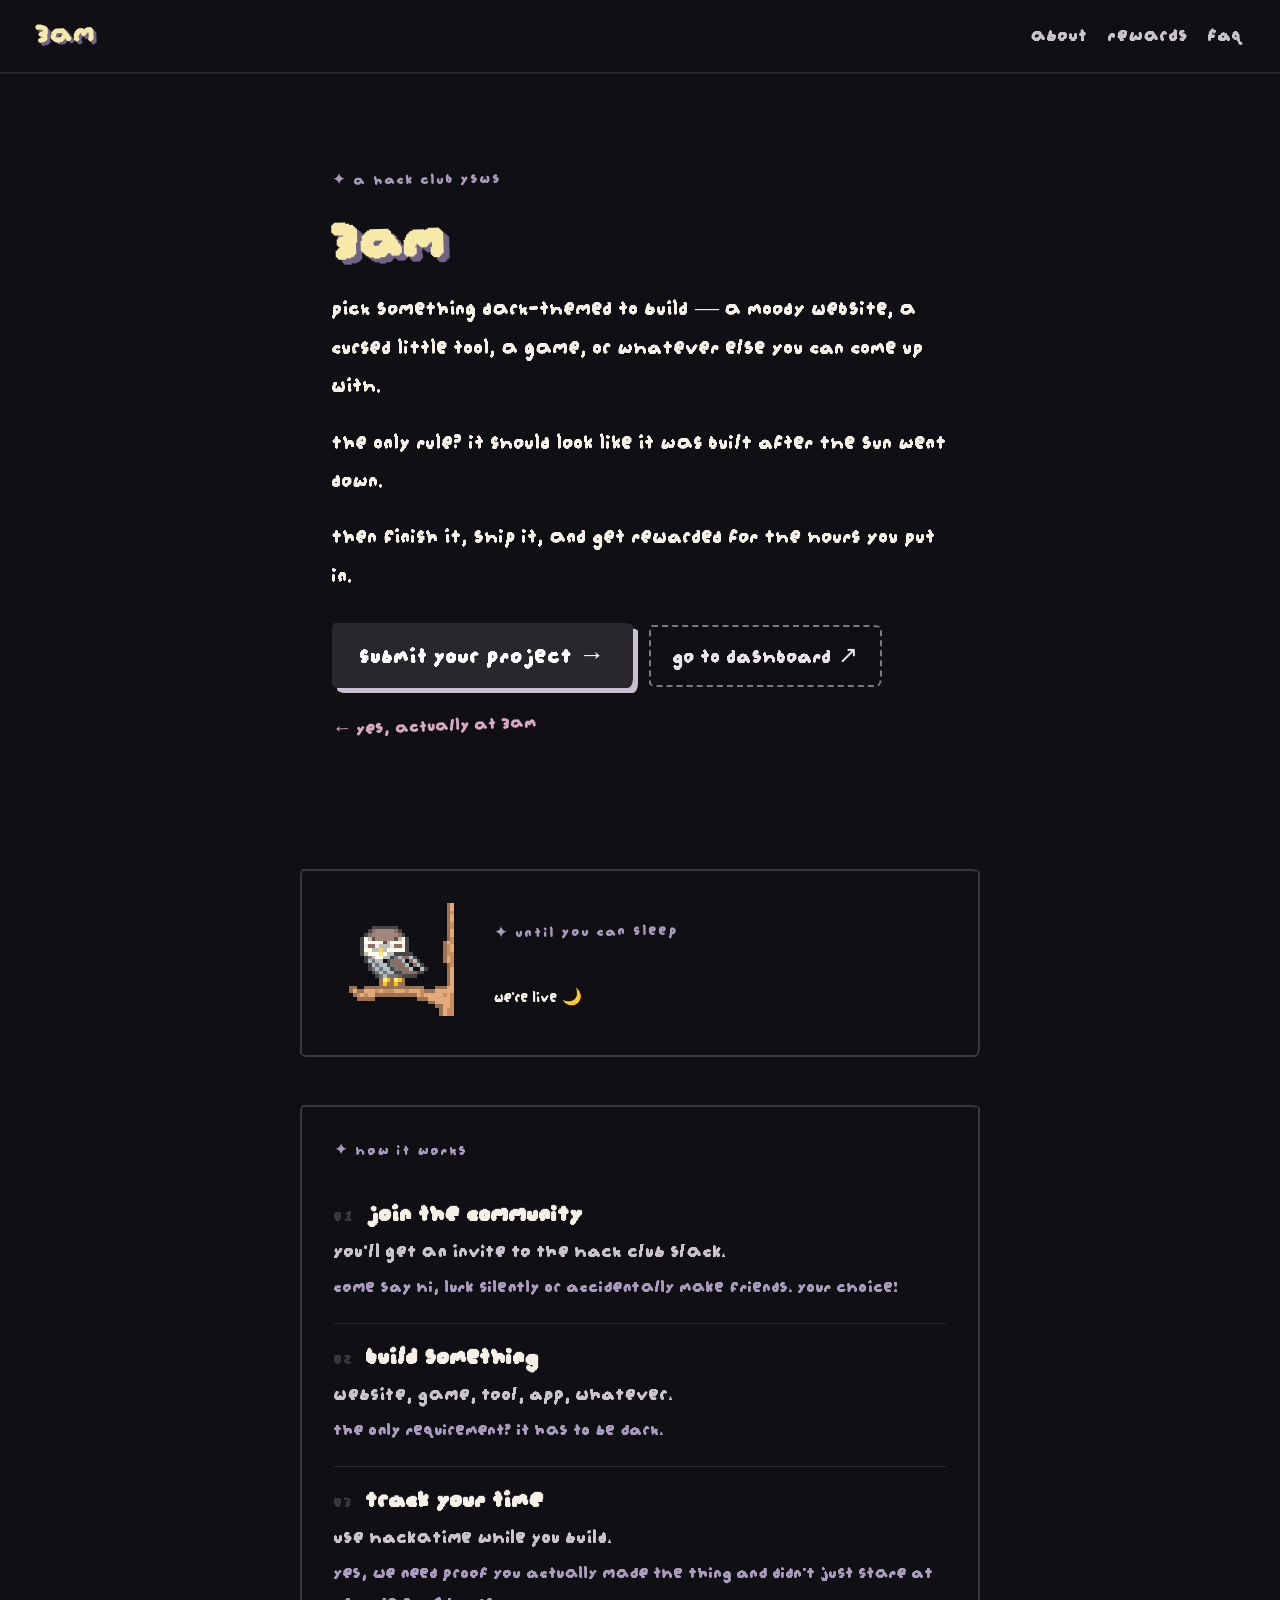
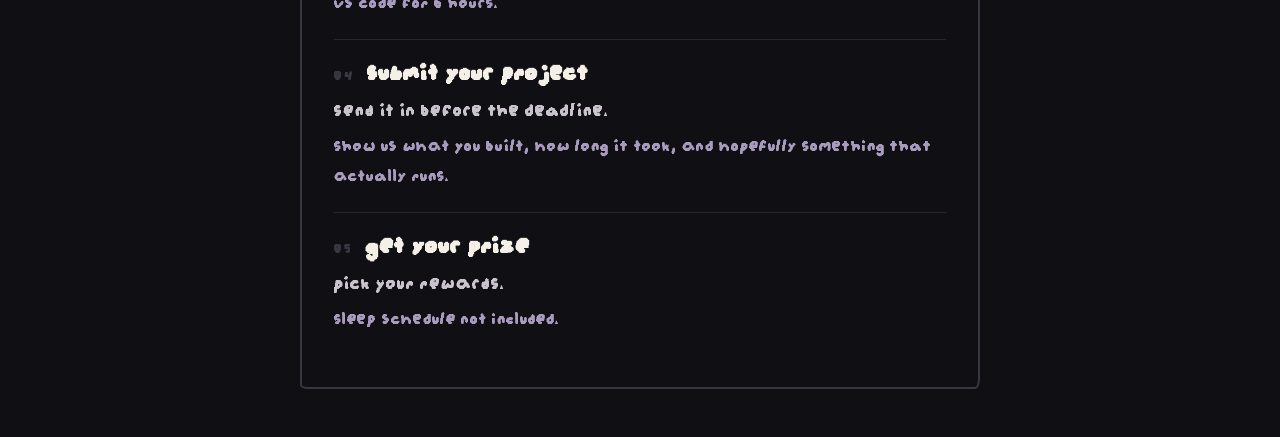
==== index.html @ 50b33143 "Added the steps" ====
<!DOCTYPE html>
<html lang="en">
    <head>
        <meta charset="UTF-8">
        <meta name="viewport" content="width=device-width, initial-scale=1.0">
        <title>3AM - YSWS</title>
        <link rel="stylesheet" href="style.css">
    </head>
    <body>
        <nav class="navbar">
            <a href="#" class="logo">
                3AM<span></span>
            </a>
            <div class="nav-links">
                <a href="#about">about</a>
                <a href="#rewards">rewards</a>
                <a href="#faq">faq</a>
            </div>
        </nav>

        <section class="hero">
            <div class="hero-inner">
                <span class="section-label">✦ a hack club ysws</span>
                <h1>3am</h1>
                <p class="big-copy">Pick something dark-themed to build — a moody website, a cursed little tool, a game, or whatever else you can come up with.

                <p class="big-copy">The only rule? It should look like it was built after the sun went down.</p>

                <p class="big-copy">Then finish it, ship it, and get rewarded for the hours you put in.</p>
                <div class="hero-buttons">
                    <a href="#submit" class="button">submit your project →</a>
                    <a href="/dashboard" class="dashboard-button">go to dashboard ↗</a>
                </div>
                <span class="hand-note scribble">← yes, actually at 3am</span>
            </div>
        </section>

        <div class="launch-box">
            <img src="owl.png" class="owl">
            <div class="launch-right">
                <p class="section-label">✦ until you can sleep</p>
                <div class="countdown">
                    <div class="countdown-unit">
                        <span id="days">00</span>
                        <label>days</label>
                    </div>
                    <div class="countdown-unit">
                        <span id="hours">00</span>
                        <label>hours</label>
                    </div>
                    <div class="countdown-unit">
                        <span id="minutes">00</span>
                        <label>minutes</label>
                    </div>
                    <div class="countdown-unit">
                        <span id="seconds">00</span>
                        <label>seconds</label>
                    </div>
                </div>
            </div>
            <script>
                const target = new Date('2026-08-24T23:59:59-05:00');
                function tick() {
                    const diff = target - Date.now();
                    if (diff <= 0) {
                        document.querySelector('.countdown').innerHTML = '<p>we\'re live 🌙</p>';
                        return;
                    }
                    const d = Math.floor(diff / 86400000);
                    const h = Math.floor((diff % 86400000) / 3600000);
                    const m = Math.floor((diff % 3600000) / 60000);
                    const s = Math.floor((diff % 60000) / 1000);
                    document.getElementById('days').textContent    = String(d).padStart(2, '0');
                    document.getElementById('hours').textContent   = String(h).padStart(2, '0');
                    document.getElementById('minutes').textContent = String(m).padStart(2, '0');
                    document.getElementById('seconds').textContent = String(s).padStart(2, '0');
                }
                tick();
                setInterval(tick, 1000);
            </script>
        </div>
        <section class="section" id="about">
            <span class="section-label">✦ how it works</span>
            <div class="steps">
                <div class="step">
                    <div class="step-body">
                        <div class="step-title">
                            <span class="step-num">01</span>
                            <h3>join the community</h3>
                        </div>
                        <p>you'll get an invite to the Hack Club Slack.</p>
                        <p class="hand-note">come say hi, lurk silently or accidentally make friends. your choice!</p>
                    </div>
                </div>

                <div class="step">
                    <div class="step-body">
                        <div class="step-title">
                            <span class="step-num">02</span>
                            <h3>build something</h3>
                        </div>
                        <p>website, game, tool, app, whatever.</p>
                        <p class="hand-note">the only requirement? it has to be dark.</p>
                    </div>
                </div>

                <div class="step">
                    <div class="step-body">
                        <div class="step-title">
                            <span class="step-num">03</span>
                            <h3>track your time</h3>
                        </div>
                        <p>use Hackatime while you build.</p>
                        <p class="hand-note">yes, we need proof you actually made the thing and didn't just stare at VS Code for 6 hours.</p>
                    </div>
                </div>

                <div class="step">
                    <div class="step-body">
                        <div class="step-title">
                            <span class="step-num">04</span>
                            <h3>submit your project</h3>
                        </div>
                        <p>send it in before the deadline.</p>
                        <p class="hand-note">show us what you built, how long it took, and hopefully something that actually runs.</p>
                    </div>
                </div>

                <div class="step">
                    <div class="step-body">
                        <div class="step-title">
                            <span class="step-num">05</span>
                            <h3>get your prize</h3>
                        </div>
                        <p>pick your rewards.</p>
                        <p class="hand-note">sleep schedule not included.</p>
                    </div>
                </div>
            </div>
        </section>
    </body>
</html>
---- style.css ----
@font-face {
    font-family: "Augie";
    src: url("./fonts/augiepixel.ttf") format("truetype");
}

* {
    font-family: "Augie", cursive;
    box-sizing: border-box
}

body {
    margin: 0;
    background: #101014;
    color: #f4f0e8;
}

.navbar {
    display: flex;
    align-items: center;
    gap: 24px;
    padding: 18px 36px;
    border-bottom: 2px solid #29272b;
}

.logo {
    font-size: 34px;
    color: #f7e9a8;
    text-decoration: none;
    text-shadow: 3px 3px 0 #6f6387;
    transform: rotate(-2deg);
    display: inline-block;
}

.nav-links {
    display: flex;
    gap: 20px;
    margin-left: auto;
}

.nav-links a {
    color: #c8c3cc;
    text-decoration: none;
    font-size: 22px;
}

.nav-links a:hover {
    color: #f7e9a8;
    text-decoration: underline;
    text-decoration-style: wavy;
}

.hero-inner {
    max-width: 680px;
    margin: 0 auto;
    padding: 90px 32px;
    display: flex;
    flex-direction: column;
    gap: 18px;
}

.hero-buttons {
    display: flex;
    gap: 16px;
    align-items: center;
    flex-wrap: wrap;
    margin-top: 8px;
}

.section {
    max-width: 680px;
    margin:48px auto;
    padding: 32px;
    border: 2px solid #393642;
    border-radius: 3px 10px 5px 8px / 8px 3px 10px 4px;
}

.section-label {
    color: #a89bbd;
    font-size: 17px;
    letter-spacing: 2px;
    transform: rotate(-1deg);
}

h1 {
    color: #f7e9a8;
    font-size: 64px;
    line-height: 1.1;
    margin: 0;
    text-shadow: 5px 5px 0 #6f6387;
    transform: rotate(-1.5deg);
    display: inline-block;
}

h2 span {
    color: #d6b8dc;
    text-decoration: underline;
    text-decoration-style: wavy;
    text-underline-offset: 4px;
}

.big-copy {
    color: #f4f0e8 !important;
    font-size: 24px;
    line-height: 1.6;
    margin: 0;
}

.about-copy p {
    color: #c8c3cc;
    line-height: 1.8
}

.hand-note,
.scribble {
    color: #d7a9c5;
    font-size: 20px;
    transform: rotate(-2deg);
    display: inline-block;
}
.button {
    display: inline-block;
    padding: 14px 25px;
    background: #29272b;
    color: white;
    border: 3px solid #29272b;
    border-radius: 3px 10px 5px 8px / 8px 3px 10px 4px;
    font-size: 26px;
    text-decoration: none;
    box-shadow: 5px 5px 0 #c8bfd0;
    transition: .2s ease;
}

.button:hover {
    transform: rotate(2deg) traslateY(-4px);
    box-shadow: 7px 7px 0 #c8bfd0;
}

.dashboard-button {
    display: inline-block;

    padding: 14px 22px;

    border: 2px dashed #81768f;
    border-radius: 3px 10px 5px 8px / 8px 3px 10px 4px;

    color: #e8e2ed;
    font-size: 24px;

    text-decoration: none;

    transition: .2s ease;
}

.dashboard-button:hover {
    background: #29243d;
    border-style: solid;
    transform: rotate(-1deg) translateY(-3px);
}

.launch-box {
    display: flex;
    flex-direction: row;
    align-items: center;
    gap: 40px;
    max-width: 680px;
    margin: 48px auto;
    padding: 32px;
    border: 2px solid #393642;
    border-radius: 3px 10px 5px 8px / 8px 3px 10px 4px;
}

.owl {
    width: 120px;
    image-rendering: pixelated;
    flex-shrink: 0;
}

.launch-right {
    display: flex;
    flex-direction: column;
    gap: 12px;
}

.countdown {
    display: flex;
    gap: 24px;
}

.countdown-unit {
    display: flex;
    flex-direction: column;
    align-items: center;
    gap: 4px;
}

.countdown-unit span {
    font-size: 52px;
    color: #f7e9a8;
    text-shadow: 4px 4px 0 #6f6387;
    line-height: 1;
}

.countdown-unit label {
    font-size: 16px;
    color: #a89bbd;
    letter-spacing: 2px;
}

.steps {
    display: flex;
    flex-direction: column;
    margin-top: 20px;
}

.step {
    display: flex;
    gap: 20px;
    padding: 20px 0;
    border-bottom: 1px solid #29272b;
}

.step:last-child {
    border-bottom: none;
}

.step-num {
    font-size: 18px;
    color: #393642;
    letter-spacing: 2px;
    padding-top: 4px;
    flex-shrink: 0;
}

.step-title {
    display: flex;
    align-items: baseline;
    gap: 12px;
    margin-bottom: 6px;
}

.step-title h3 {
    margin: 0;
    font-size: 28px;
    color: #f4f0e8;
}

.step-body p {
    margin: 0;
    font-size: 22px;
    color: #c8c3cc;
    line-height: 1.5;
}

.step-body .hand-note {
    font-size: 20px;
    color: #a89bbd;
    transform: none;
    display: block;
    margin-top: 4px;
}
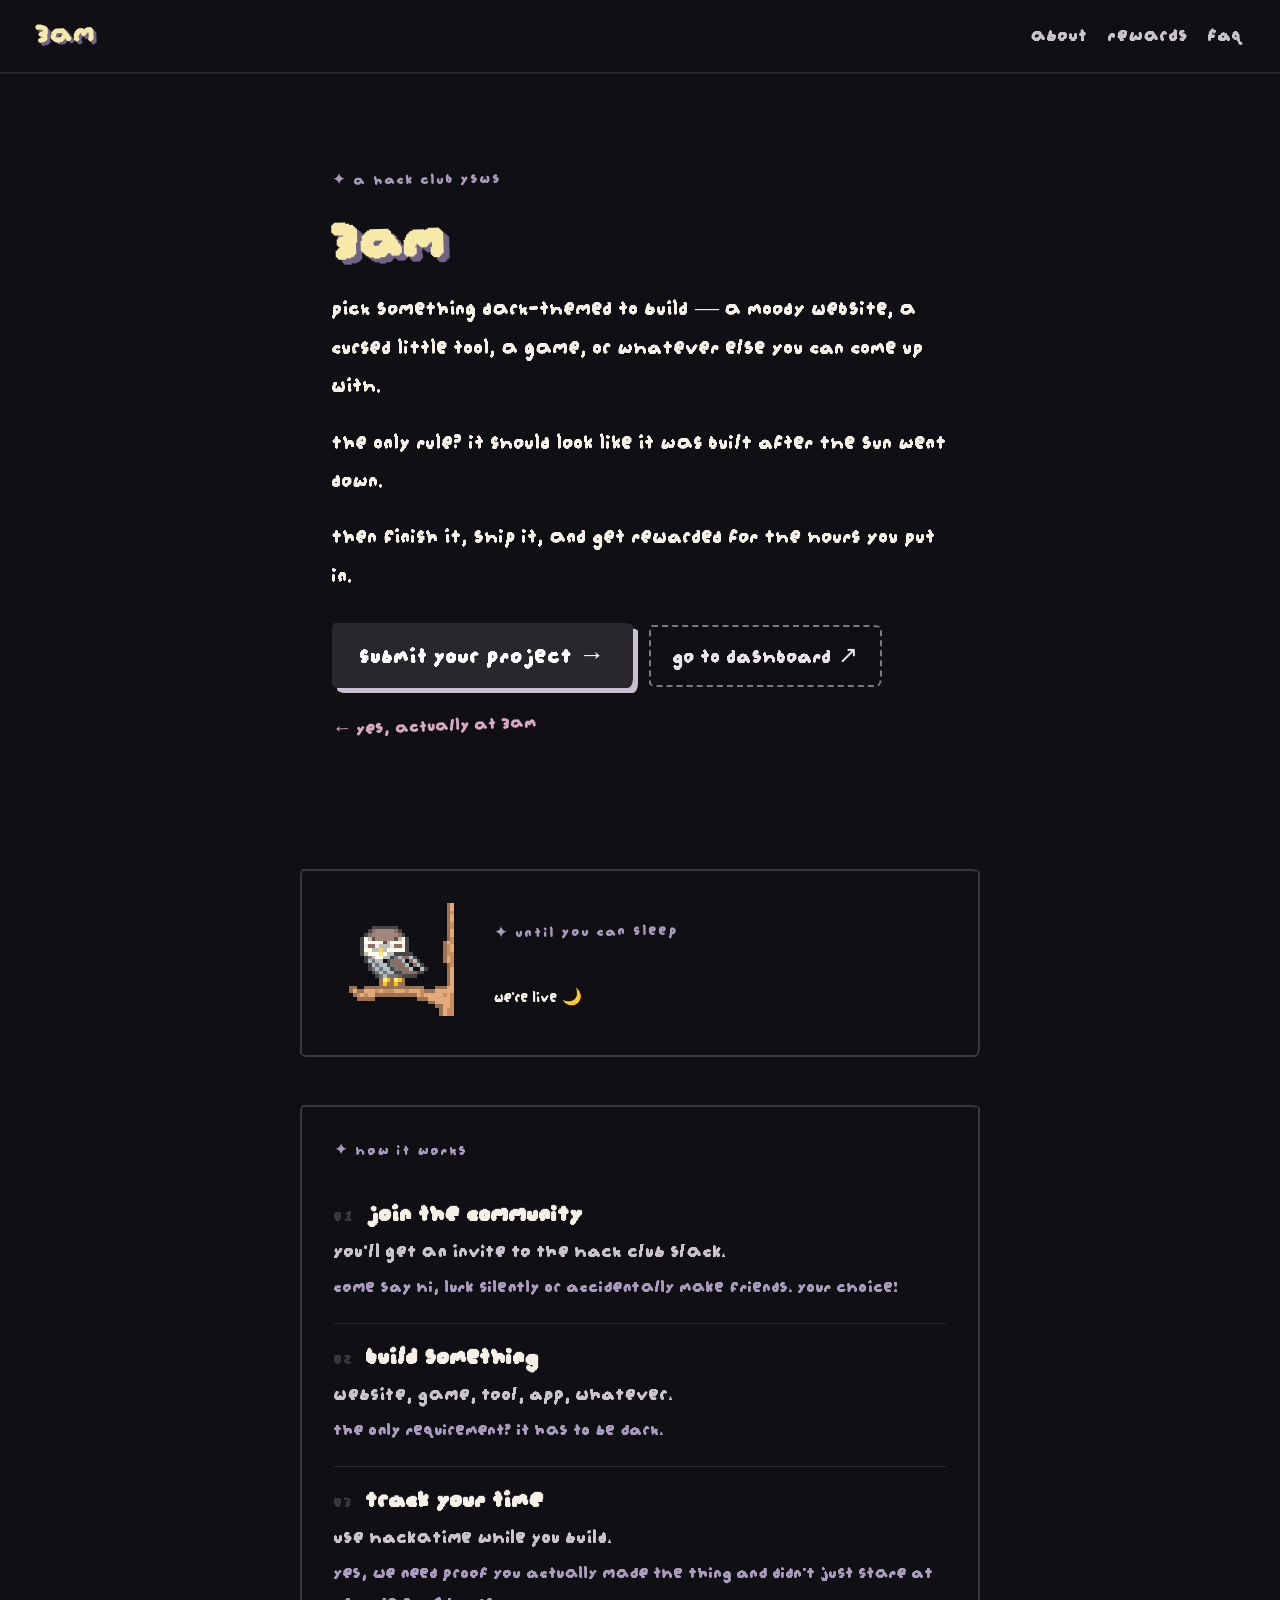
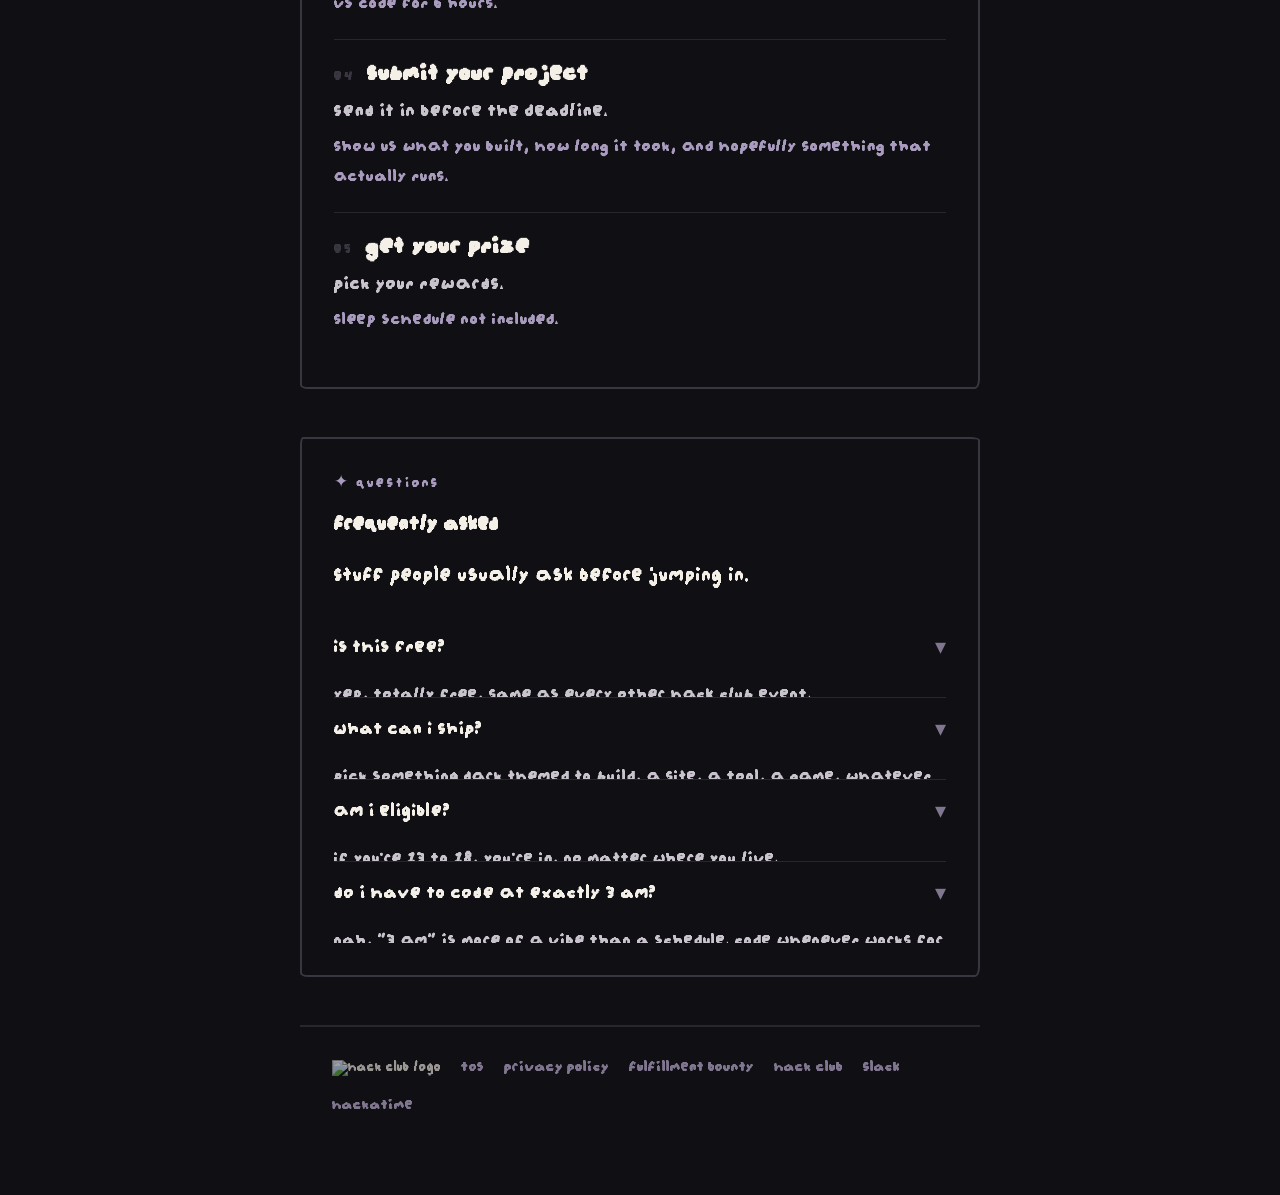
==== commit 1bf9d856: "Added footer and faq and finished the styling" ====
--- a/index.html
+++ b/index.html
@@ -58,26 +58,6 @@
                     </div>
                 </div>
             </div>
-            <script>
-                const target = new Date('2026-08-24T23:59:59-05:00');
-                function tick() {
-                    const diff = target - Date.now();
-                    if (diff <= 0) {
-                        document.querySelector('.countdown').innerHTML = '<p>we\'re live 🌙</p>';
-                        return;
-                    }
-                    const d = Math.floor(diff / 86400000);
-                    const h = Math.floor((diff % 86400000) / 3600000);
-                    const m = Math.floor((diff % 3600000) / 60000);
-                    const s = Math.floor((diff % 60000) / 1000);
-                    document.getElementById('days').textContent    = String(d).padStart(2, '0');
-                    document.getElementById('hours').textContent   = String(h).padStart(2, '0');
-                    document.getElementById('minutes').textContent = String(m).padStart(2, '0');
-                    document.getElementById('seconds').textContent = String(s).padStart(2, '0');
-                }
-                tick();
-                setInterval(tick, 1000);
-            </script>
         </div>
         <section class="section" id="about">
             <span class="section-label">✦ how it works</span>
@@ -138,5 +118,41 @@
                 </div>
             </div>
         </section>
+
+        <section class="section" id="faq">
+            <span class="section-label">✦ questions</span>
+            <h2>frequently asked</h2>
+            <p class="big-copy">stuff people usually ask before jumping in.</p>
+
+            <div class="faq-list">
+                <div class="faq-item">
+                    <button class="faq-q" data-faq>is this free?<span class="faq-chevron">▾</span></button>
+                    <div class="faq-a"><div class="faq-a-inner">yep, totally free, same as every other Hack Club event.</div></div>
+            </div>
+            <div class="faq-item">
+                <button class="faq-q" data-faq>what can I ship?<span class="faq-chevron">▾</span></button>
+                <div class="faq-a"><div class="faq-a-inner">Pick something dark themed to build, a site, a tool, a game, whatever you're into. Hardware works too, and get real rewards for actually finishing it.</div></div>
+            </div>
+            <div class="faq-item">
+                <button class="faq-q" data-faq>Am I eligible?<span class="faq-chevron">▾</span></button>
+                <div class="faq-a"><div class="faq-a-inner">If you're 13 to 18, you're in, no matter where you live.</div></div>
+            </div>
+            <div class="faq-item">
+                <button class="faq-q" data-faq>Do I have to code at exactly 3 AM?<span class="faq-chevron">▾</span></button>
+                <div class="faq-a"><div class="faq-a-inner">Nah, "3 AM" is more of a vibe than a schedule. Code whenever works for you during the event.</div></div>
+            </div>
+        </section>
+    <footer>
+        <ul>
+            <li><img src="https://cdn.hackclub.com/019d730b-a931-785f-a435-c0b3eba933ce/puQ5T1DQN2FkLKxkse1UyxSH_MfbowlTpN71hRGDrvo" alt="Hack Club Logo" /></li>
+            <li><a href="https://hackclub.com/privacy-and-terms#hack-club-standard-terms-and-conditions" target="_blank" rel="noopener noreferrer">TOS</a></li>
+            <li><a href="https://hackclub.com/privacy-and-terms#hack-club-privacy-notice" target="_blank" rel="noopener noreferrer">Privacy Policy</a></li>
+            <li><a href="https://forms.hackclub.com/bounty" target="_blank" rel="noopener noreferrer">Fulfillment Bounty</a></li>
+            <li><a href="https://hackclub.com" target="_blank">Hack Club</a></li>
+            <li><a href="https://hackclub.slack.com/app_redirect?channel=3am" target="_blank" rel="noopener noreferrer">Slack</a></li>
+            <li><a href="https://hackatime.hackclub.com" target="_blank">Hackatime</a></li>
+      </ul>
+    </footer>
+    <script src="script.js"></script>
     </body>
 </html>
--- a/style.css
+++ b/style.css
@@ -257,4 +257,97 @@
     transform: none;
     display: block;
     margin-top: 4px;
+}
+
+footer {
+    max-width: 680px;
+    margin: 48px auto;
+    padding: 32px;
+    border-top: 2px solid #29272b;
+}
+
+footer ul {
+    list-style: none;
+    margin: 0;
+    padding: 0;
+    display: flex;
+    align-items: center;
+    flex-wrap: wrap;
+    gap: 20px;
+}
+
+footer img {
+    height: 28px;
+    opacity: 0.6;
+}
+
+footer a {
+    color: #81768f;
+    text-decoration: none;
+    font-size: 18px;
+    transition: color .2s;
+}
+
+footer a:hover {
+    color: #d6b8dc;
+}
+
+.faq-list {
+    display: flex;
+    flex-direction: column;
+    margin-top: 20px;
+}
+
+.faq-item {
+    border-bottom: 1px solid #29272b;
+}
+
+.faq-item:last-child {
+    border-bottom: none;
+}
+
+.faq-q {
+    width: 100%;
+    background: none;
+    border: none;
+    color: #f4f0e8;
+    font-size: 22px;
+    font-family: "Augie", cursive;
+    text-align: left;
+    padding: 18px 0;
+    cursor: pointer;
+    display: flex;
+    justify-content: space-between;
+    align-items: center;
+}
+
+.faq-q:hover {
+    color: #f7e9a8;
+}
+
+.faq-chevron {
+    transition: transform .2s ease;
+    color: #81768f;
+}
+
+.faq-item.open .faq-chevron {
+    transform: rotate(180deg);
+}
+
+.faq-a {
+    display: grid;
+    grid-template-rows: 0fr;
+    transition: grid-template-rows .2s ease;
+}
+
+.faq-item.open .faq-a {
+    grid-template-rows: 1fr;
+}
+
+.faq-a-inner {
+    overflow: hidden;
+    font-size: 20px;
+    color: #c8c3cc;
+    line-height: 1.6;
+    padding-bottom: 18px;
 }
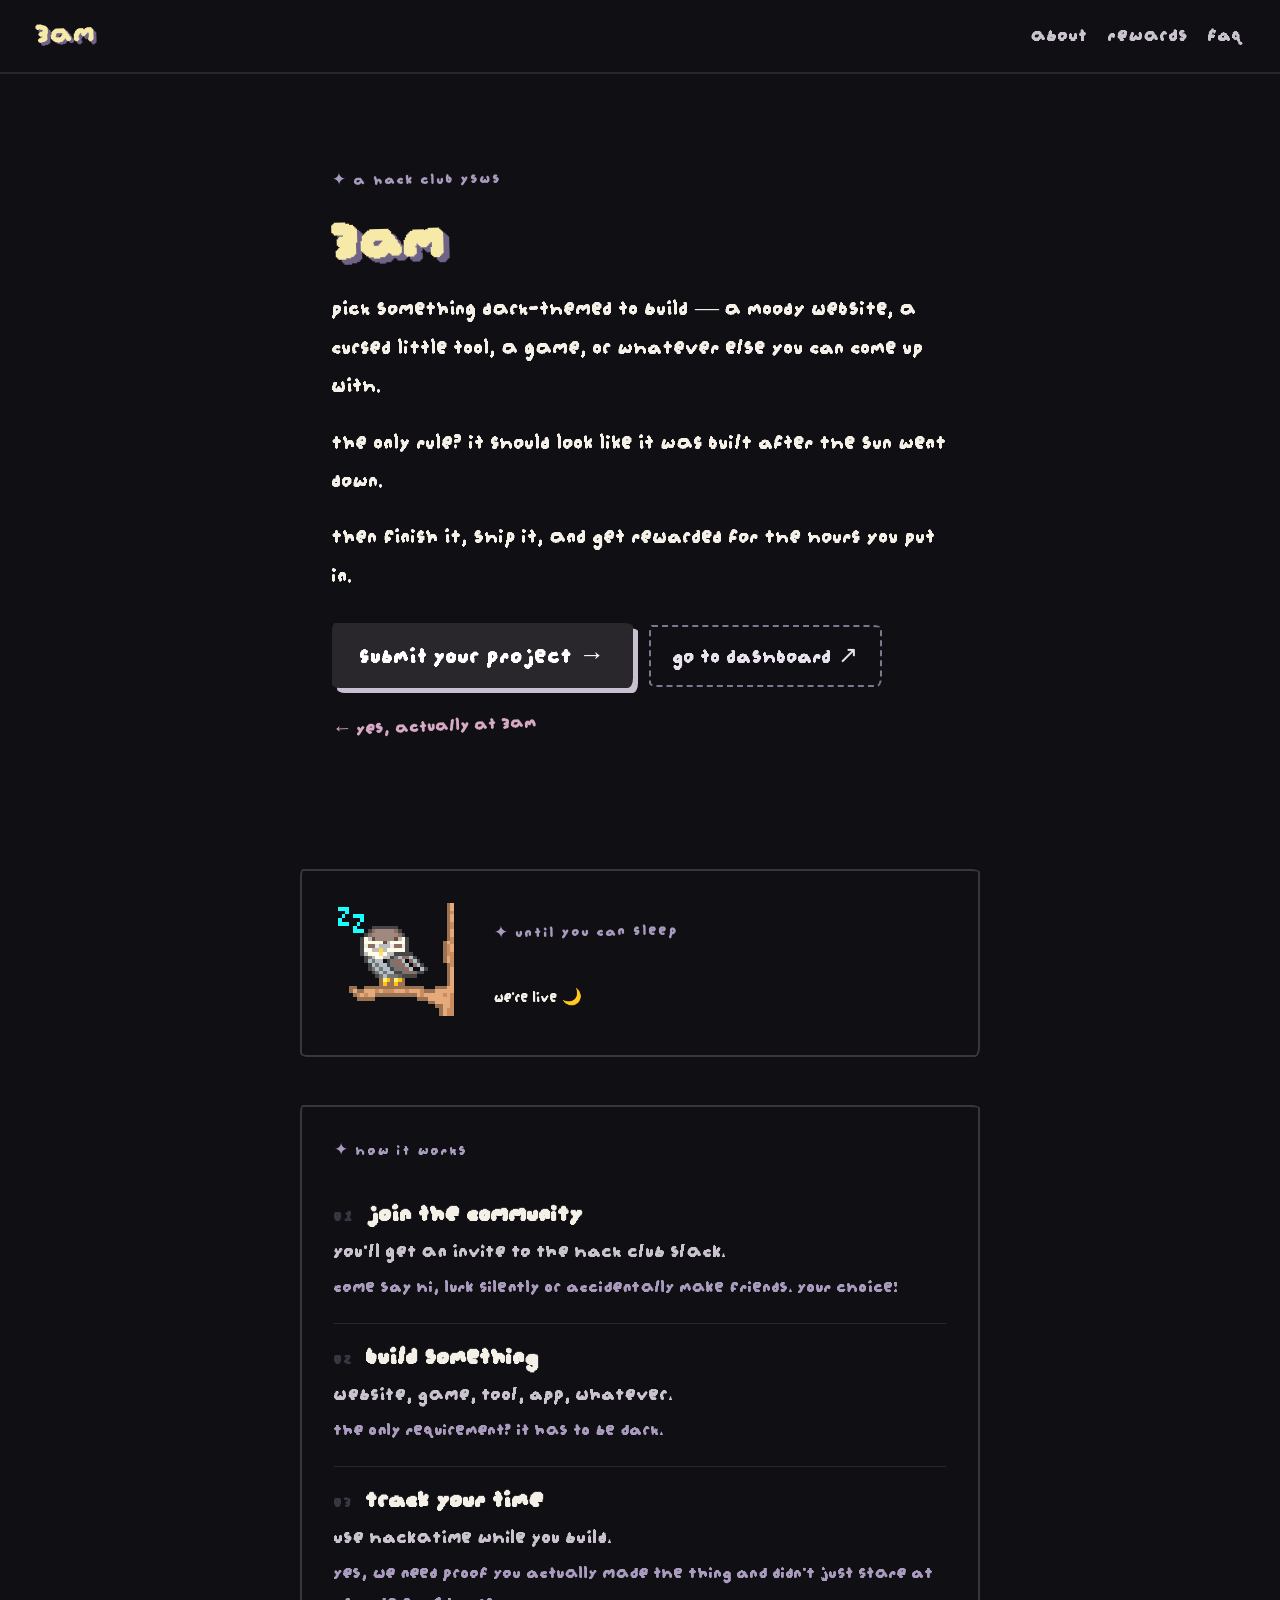
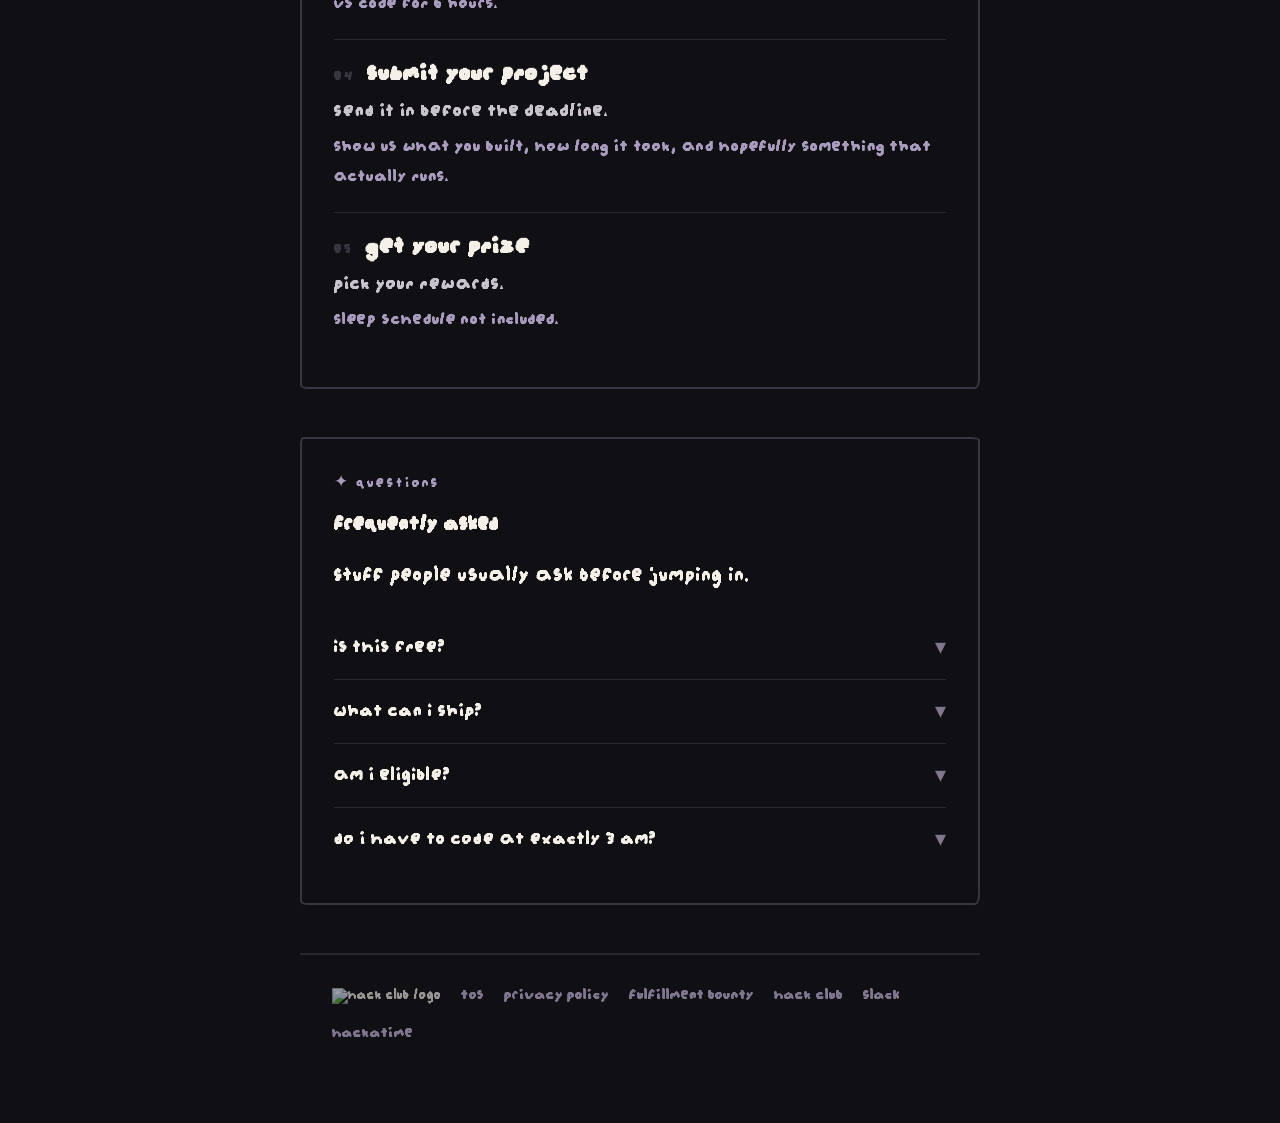
==== commit 39d41d92: "Fixed the faq bug and added a dashboard" ====
--- a/index.html
+++ b/index.html
@@ -29,7 +29,7 @@
                 <p class="big-copy">Then finish it, ship it, and get rewarded for the hours you put in.</p>
                 <div class="hero-buttons">
                     <a href="#submit" class="button">submit your project →</a>
-                    <a href="/dashboard" class="dashboard-button">go to dashboard ↗</a>
+                    <a href="dashboard.html" class="dashboard-button">go to dashboard ↗</a>
                 </div>
                 <span class="hand-note scribble">← yes, actually at 3am</span>
             </div>
@@ -128,18 +128,19 @@
                 <div class="faq-item">
                     <button class="faq-q" data-faq>is this free?<span class="faq-chevron">▾</span></button>
                     <div class="faq-a"><div class="faq-a-inner">yep, totally free, same as every other Hack Club event.</div></div>
-            </div>
-            <div class="faq-item">
-                <button class="faq-q" data-faq>what can I ship?<span class="faq-chevron">▾</span></button>
-                <div class="faq-a"><div class="faq-a-inner">Pick something dark themed to build, a site, a tool, a game, whatever you're into. Hardware works too, and get real rewards for actually finishing it.</div></div>
-            </div>
-            <div class="faq-item">
-                <button class="faq-q" data-faq>Am I eligible?<span class="faq-chevron">▾</span></button>
-                <div class="faq-a"><div class="faq-a-inner">If you're 13 to 18, you're in, no matter where you live.</div></div>
-            </div>
-            <div class="faq-item">
-                <button class="faq-q" data-faq>Do I have to code at exactly 3 AM?<span class="faq-chevron">▾</span></button>
-                <div class="faq-a"><div class="faq-a-inner">Nah, "3 AM" is more of a vibe than a schedule. Code whenever works for you during the event.</div></div>
+                </div>
+                <div class="faq-item">
+                    <button class="faq-q" data-faq>what can I ship?<span class="faq-chevron">▾</span></button>
+                    <div class="faq-a"><div class="faq-a-inner">Pick something dark themed to build, a site, a tool, a game, whatever you're into. Hardware works too, and get real rewards for actually finishing it.</div></div>
+                </div>
+                <div class="faq-item">
+                    <button class="faq-q" data-faq>Am I eligible?<span class="faq-chevron">▾</span></button>
+                    <div class="faq-a"><div class="faq-a-inner">If you're 13 to 18, you're in, no matter where you live.</div></div>
+                </div>
+                <div class="faq-item">
+                    <button class="faq-q" data-faq>Do I have to code at exactly 3 AM?<span class="faq-chevron">▾</span></button>
+                    <div class="faq-a"><div class="faq-a-inner">Nah, "3 AM" is more of a vibe than a schedule. Code whenever works for you during the event.</div></div>
+                </div>
             </div>
         </section>
     <footer>
--- a/style.css
+++ b/style.css
@@ -337,17 +337,19 @@
 .faq-a {
     display: grid;
     grid-template-rows: 0fr;
-    transition: grid-template-rows .2s ease;
+    transition: grid-template-rows .2s ease, padding .2s ease;
+    padding-bottom: 0;
 }
 
 .faq-item.open .faq-a {
     grid-template-rows: 1fr;
+    padding-bottom: 18px;
 }
 
 .faq-a-inner {
     overflow: hidden;
+    min-height: 0;
     font-size: 20px;
     color: #c8c3cc;
     line-height: 1.6;
-    padding-bottom: 18px;
 }
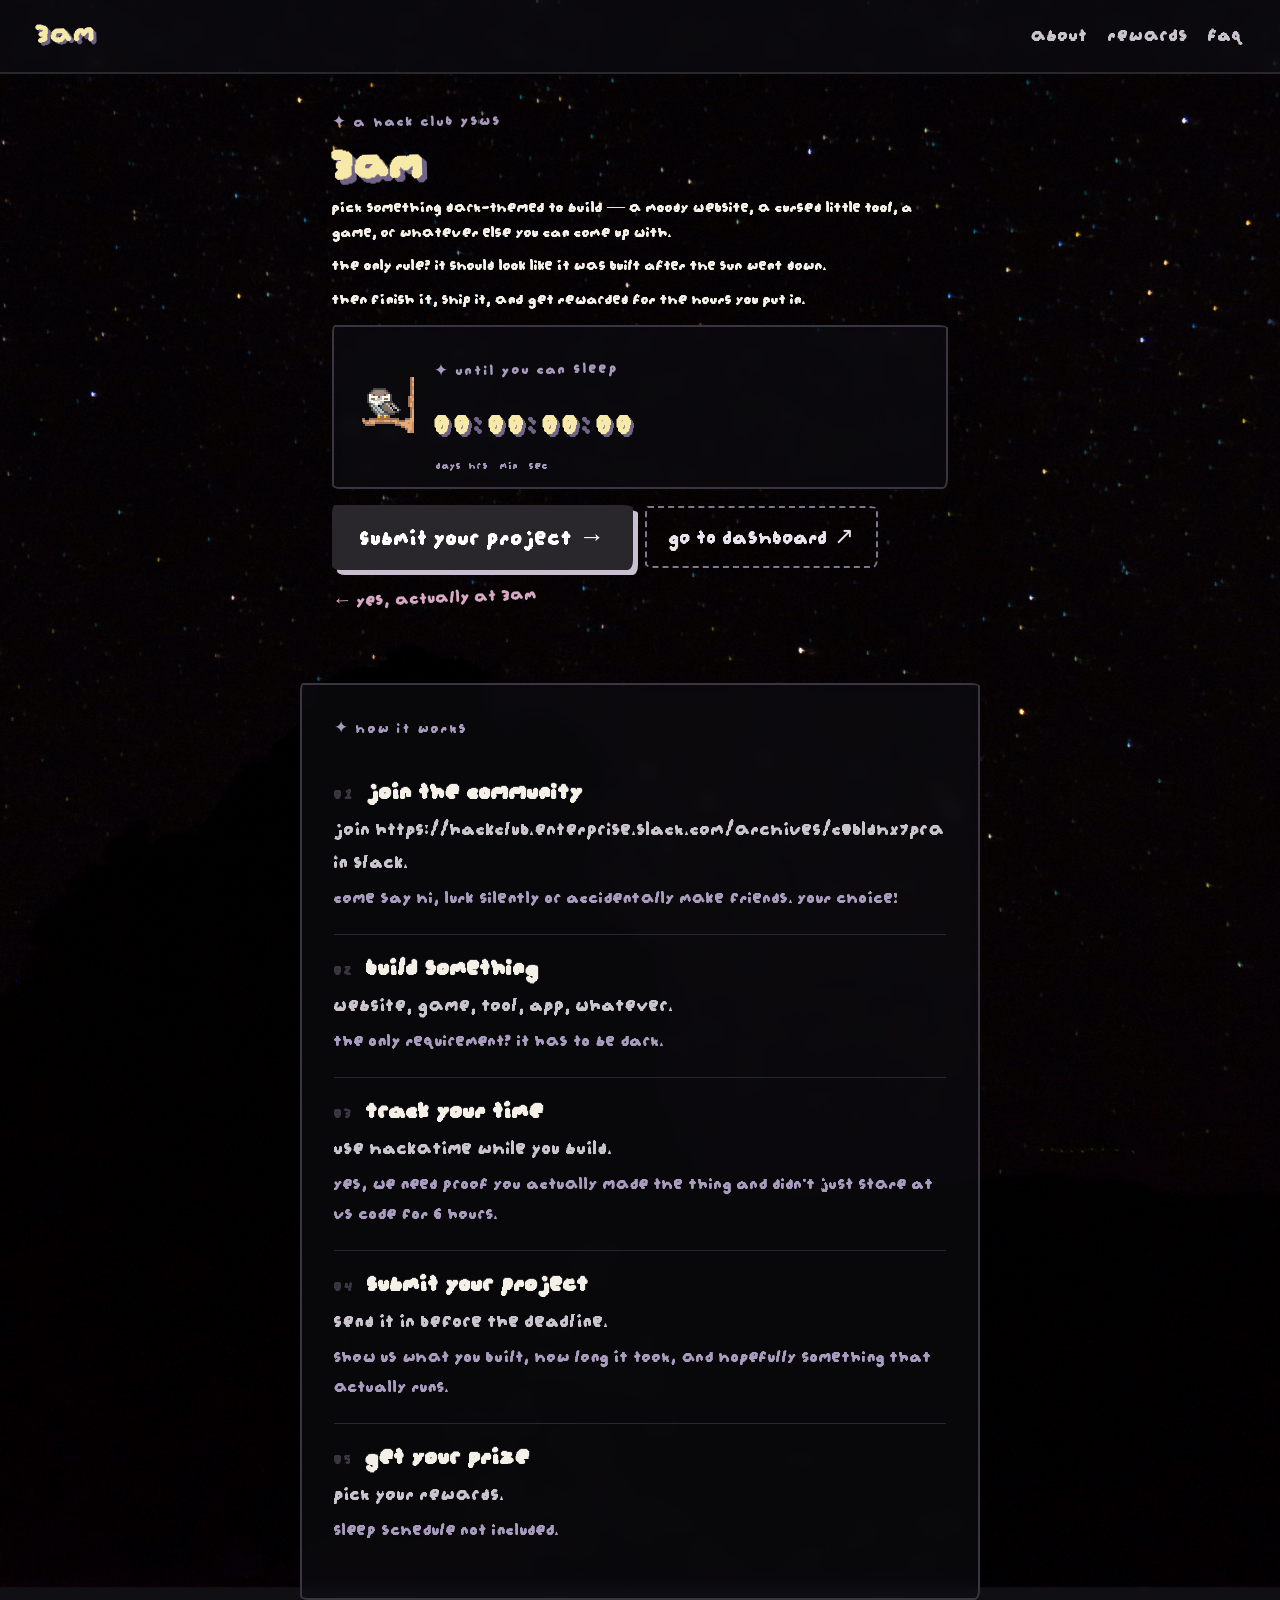
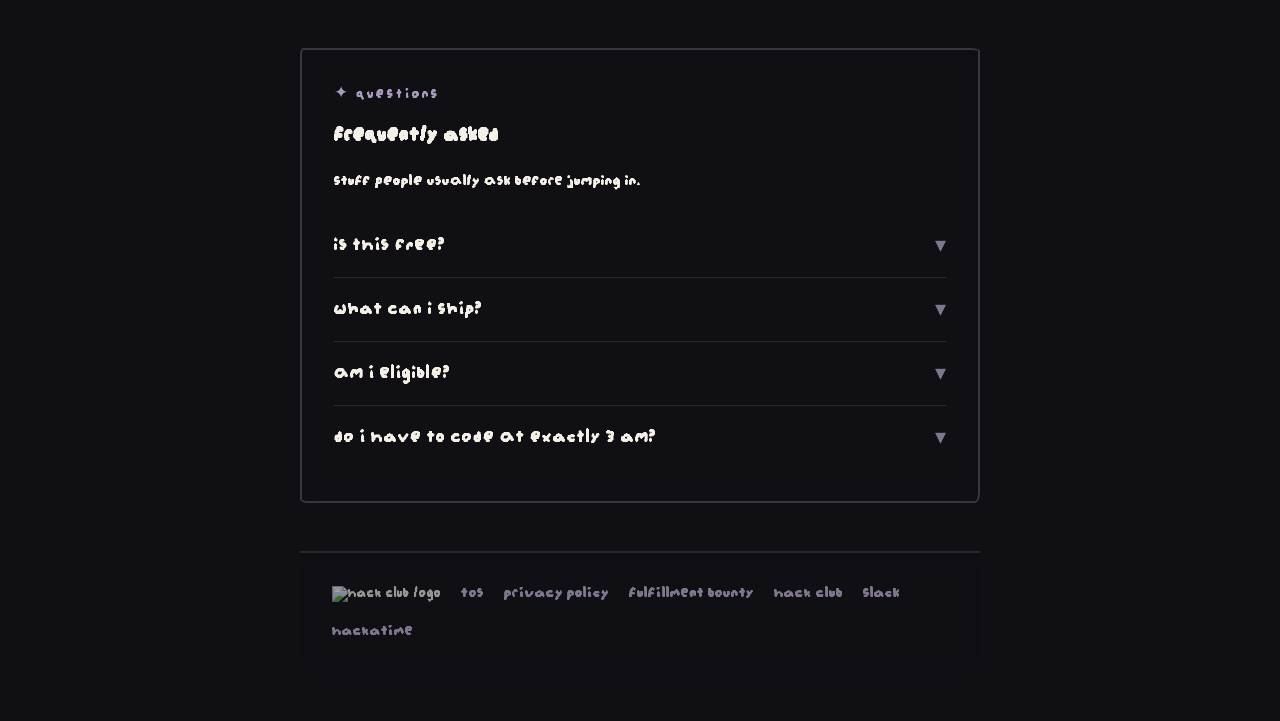
==== commit e2a9ec0b: "Fixed a lot of issues and formatting" ====
--- a/index.html
+++ b/index.html
@@ -22,11 +22,21 @@
             <div class="hero-inner">
                 <span class="section-label">✦ a hack club ysws</span>
                 <h1>3am</h1>
-                <p class="big-copy">Pick something dark-themed to build — a moody website, a cursed little tool, a game, or whatever else you can come up with.
-
+                <p class="big-copy">Pick something dark-themed to build — a moody website, a cursed little tool, a game, or whatever else you can come up with.</p>
                 <p class="big-copy">The only rule? It should look like it was built after the sun went down.</p>
-
                 <p class="big-copy">Then finish it, ship it, and get rewarded for the hours you put in.</p>
+                <div class="launch-box">
+                    <img src="assets/owl.png" class="owl">
+                    <div class="launch-right">
+                        <p class="section-label">✦ until you can sleep</p>
+                        <div class="clock-display">
+                            <span id="days">00</span><span class="clock-sep">:</span><span id="hours">00</span><span class="clock-sep">:</span><span id="minutes">00</span><span class="clock-sep">:</span><span id="seconds">00</span>
+                        </div>
+                        <div class="clock-labels">
+                            <span>days</span><span>hrs</span><span>min</span><span>sec</span>
+                        </div>
+                    </div>
+                </div>
                 <div class="hero-buttons">
                     <a href="#submit" class="button">submit your project →</a>
                     <a href="dashboard.html" class="dashboard-button">go to dashboard ↗</a>
@@ -35,30 +45,6 @@
             </div>
         </section>
 
-        <div class="launch-box">
-            <img src="owl.png" class="owl">
-            <div class="launch-right">
-                <p class="section-label">✦ until you can sleep</p>
-                <div class="countdown">
-                    <div class="countdown-unit">
-                        <span id="days">00</span>
-                        <label>days</label>
-                    </div>
-                    <div class="countdown-unit">
-                        <span id="hours">00</span>
-                        <label>hours</label>
-                    </div>
-                    <div class="countdown-unit">
-                        <span id="minutes">00</span>
-                        <label>minutes</label>
-                    </div>
-                    <div class="countdown-unit">
-                        <span id="seconds">00</span>
-                        <label>seconds</label>
-                    </div>
-                </div>
-            </div>
-        </div>
         <section class="section" id="about">
             <span class="section-label">✦ how it works</span>
             <div class="steps">
@@ -68,7 +54,7 @@
                             <span class="step-num">01</span>
                             <h3>join the community</h3>
                         </div>
-                        <p>you'll get an invite to the Hack Club Slack.</p>
+                        <p>join https://hackclub.enterprise.slack.com/archives/C0BLDHX7PRA in Slack.</p>
                         <p class="hand-note">come say hi, lurk silently or accidentally make friends. your choice!</p>
                     </div>
                 </div>
--- a/style.css
+++ b/style.css
@@ -10,7 +10,7 @@
 
 body {
     margin: 0;
-    background: #101014;
+    background: #101014 url('assets/background.jpg') center/cover no-repeat fixed;
     color: #f4f0e8;
 }
 
@@ -20,6 +20,8 @@
     gap: 24px;
     padding: 18px 36px;
     border-bottom: 2px solid #29272b;
+    background: rgba(16, 16, 20, 0.55);
+    backdrop-filter: blur(8px);
 }
 
 .logo {
@@ -52,18 +54,18 @@
 .hero-inner {
     max-width: 680px;
     margin: 0 auto;
-    padding: 90px 32px;
+    padding: 32px 32px;
     display: flex;
     flex-direction: column;
-    gap: 18px;
+    gap: 8px;
 }
 
 .hero-buttons {
     display: flex;
-    gap: 16px;
+    gap: 12px;
     align-items: center;
     flex-wrap: wrap;
-    margin-top: 8px;
+    margin-top: 4px;
 }
 
 .section {
@@ -72,6 +74,8 @@
     padding: 32px;
     border: 2px solid #393642;
     border-radius: 3px 10px 5px 8px / 8px 3px 10px 4px;
+    background: rgba(16, 16, 20, 0.55);
+    backdrop-filter: blur(8px);
 }
 
 .section-label {
@@ -83,8 +87,8 @@
 
 h1 {
     color: #f7e9a8;
-    font-size: 64px;
-    line-height: 1.1;
+    font-size: 52px;
+    line-height: 1;
     margin: 0;
     text-shadow: 5px 5px 0 #6f6387;
     transform: rotate(-1.5deg);
@@ -100,8 +104,8 @@
 
 .big-copy {
     color: #f4f0e8 !important;
-    font-size: 24px;
-    line-height: 1.6;
+    font-size: 18px;
+    line-height: 1.4;
     margin: 0;
 }
 
@@ -161,16 +165,18 @@
     display: flex;
     flex-direction: row;
     align-items: center;
-    gap: 40px;
+    gap: 20px;
     max-width: 680px;
-    margin: 48px auto;
-    padding: 32px;
+    margin: 4px 0;
+    padding: 14px 20px;
     border: 2px solid #393642;
     border-radius: 3px 10px 5px 8px / 8px 3px 10px 4px;
+    background: rgba(16, 16, 20, 0.55);
+    backdrop-filter: blur(8px);
 }
 
 .owl {
-    width: 120px;
+    width: 60px;
     image-rendering: pixelated;
     flex-shrink: 0;
 }
@@ -181,10 +187,44 @@
     gap: 12px;
 }
 
-.countdown {
-    display: flex;
-    gap: 24px;
-}
+.clock-display {
+    display: flex;
+    align-items: center;
+    gap: 2px;
+    font-size: 36px;
+    color: #f7e9a8;
+    text-shadow: 3px 3px 0 #6f6387;
+    line-height: 1;
+    letter-spacing: 2px;
+}
+
+.clock-display span {
+    display: inline-block;
+    width: 2ch;
+    text-align: center;
+}
+
+.clock-sep {
+    color: #6f6387;
+    width: auto !important;
+    margin: 0 2px;
+}
+
+.clock-labels {
+    display: flex;
+    gap: 0;
+    margin-top: 4px;
+}
+
+.clock-labels span {
+    font-size: 12px;
+    color: #a89bbd;
+    letter-spacing: 1px;
+    width: calc(2ch + 18px);
+    text-align: center;
+}
+
+
 
 .countdown-unit {
     display: flex;
@@ -198,6 +238,9 @@
     color: #f7e9a8;
     text-shadow: 4px 4px 0 #6f6387;
     line-height: 1;
+    display: inline-block;
+    width: 2ch;
+    text-align: center;
 }
 
 .countdown-unit label {
@@ -264,6 +307,8 @@
     margin: 48px auto;
     padding: 32px;
     border-top: 2px solid #29272b;
+    background: rgba(16, 16, 20, 0.55);
+    backdrop-filter: blur(8px);
 }
 
 footer ul {
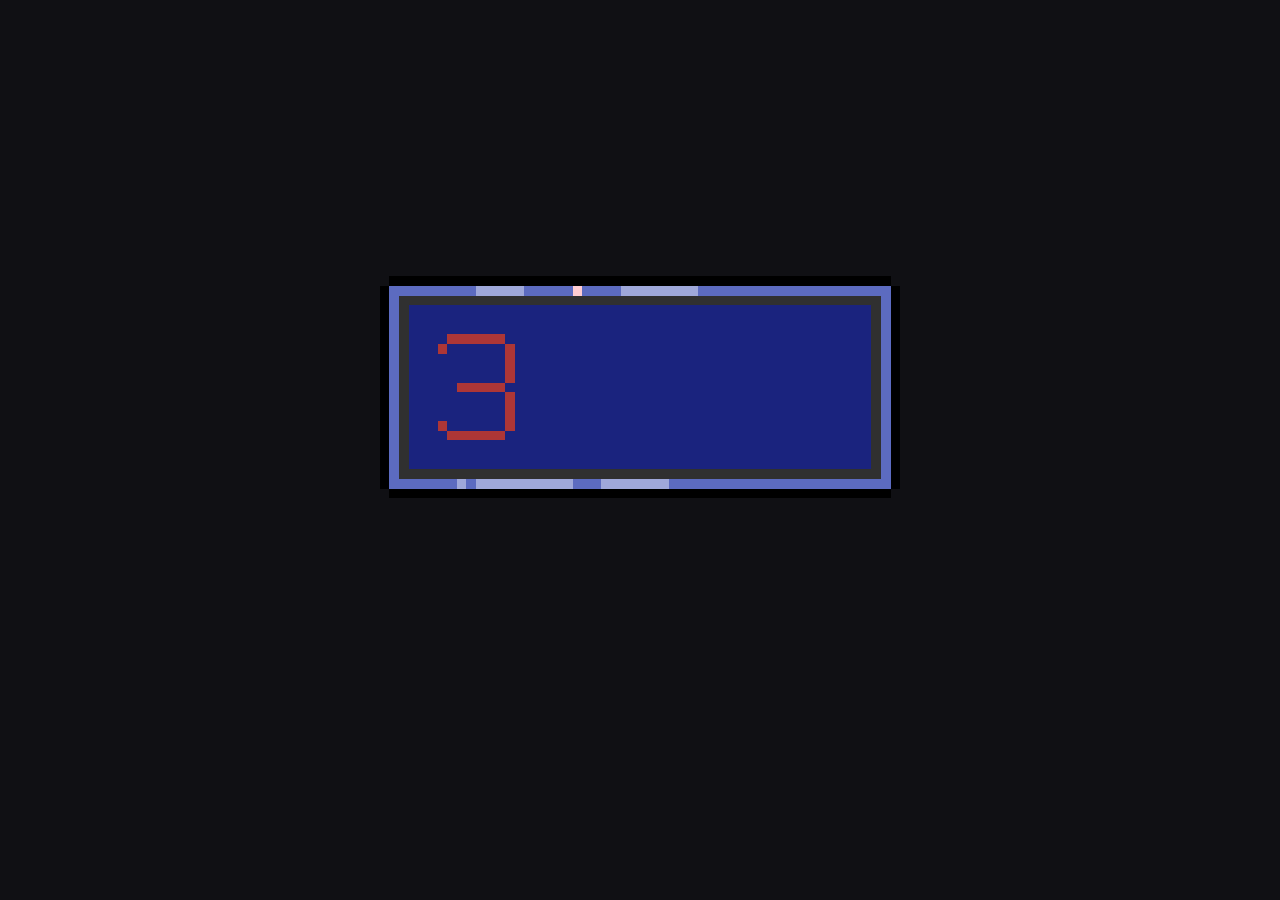
==== commit 3b5f266d: "Added splash screen to show up before index and fixed some texts, added orpheus flag and redid some " ====
--- a/index.html
+++ b/index.html
@@ -3,13 +3,13 @@
     <head>
         <meta charset="UTF-8">
         <meta name="viewport" content="width=device-width, initial-scale=1.0">
-        <title>3AM - YSWS</title>
+        <script>if(!sessionStorage.getItem('splashSeen')){window.location.href='splash.html';}</script>
         <link rel="stylesheet" href="style.css">
     </head>
     <body>
         <nav class="navbar">
             <a href="#" class="logo">
-                3AM<span></span>
+                <img src="assets/flag-orpheus-left.png" class="nav-flag">
             </a>
             <div class="nav-links">
                 <a href="#about">about</a>
@@ -21,7 +21,10 @@
         <section class="hero">
             <div class="hero-inner">
                 <span class="section-label">✦ a hack club ysws</span>
-                <h1>3am</h1>
+                <div class="hero-title-row">
+                    <h1>3am</h1>
+                </div>
+                <span class="hero-credit">YSWS by Hridhaan with help by Seba</span>
                 <p class="big-copy">Pick something dark-themed to build — a moody website, a cursed little tool, a game, or whatever else you can come up with.</p>
                 <p class="big-copy">The only rule? It should look like it was built after the sun went down.</p>
                 <p class="big-copy">Then finish it, ship it, and get rewarded for the hours you put in.</p>
@@ -38,10 +41,10 @@
                     </div>
                 </div>
                 <div class="hero-buttons">
-                    <a href="#submit" class="button">submit your project →</a>
-                    <a href="dashboard.html" class="dashboard-button">go to dashboard ↗</a>
+                    <a href="https://forms.hackclub.com/3am" target="_blank" class="button">submit your project →</a>
+                    <span class="dashboard-button" style="cursor:default; opacity:0.5">dashboard coming soon</span>
                 </div>
-                <span class="hand-note scribble">← yes, actually at 3am</span>
+                <span class="hand-note scribble">- made possible by questionable sleep schedules</span>
             </div>
         </section>
 
@@ -54,7 +57,7 @@
                             <span class="step-num">01</span>
                             <h3>join the community</h3>
                         </div>
-                        <p>join https://hackclub.enterprise.slack.com/archives/C0BLDHX7PRA in Slack.</p>
+                        <p>join <a href="https://hackclub.slack.com/app_redirect?channel=3am" target="_blank" style="color:#d6b8dc">#3am</a> in Slack.</p>
                         <p class="hand-note">come say hi, lurk silently or accidentally make friends. your choice!</p>
                     </div>
                 </div>
@@ -105,6 +108,41 @@
             </div>
         </section>
 
+        <section class="section" id="rewards">
+            <span class="section-label">✦ rewards</span>
+            <h2>what you can earn</h2>
+            <p class="big-copy">spend your beans on real stuff. <span class="hand-note" style="font-size:16px; transform:none">1 hour = 5 beans</span></p>
+            <div class="rewards-grid">
+                <div class="reward-item"><img src="https://www.worthing.in/cdn/shop/products/IMG_20210820_170902.jpg?v=1629459850" alt="book grant"><span>book grant</span><span class="reward-price">5 beans</span></div>
+                <div class="reward-item"><img src="https://cdn.hackclub.com/019fd377-3649-75be-bf89-69efc5540c5c/image.png" alt="hardware"><span>hardware grant</span><span class="reward-price">5 beans</span></div>
+                <div class="reward-item"><img src="https://encrypted-tbn0.gstatic.com/images?q=tbn:ANd9GcQ8YgHI-eO8T_VSS-6tA50IaVhsPWlC6CtM-WS7HRzEkA&s=10" alt="hosting"><span>hosting grant</span><span class="reward-price">5 beans</span></div>
+                <div class="reward-item"><img src="https://cdn.hackclub.com/019fe60c-0565-778a-838b-8623ec78508c/image.png" alt="energy drink"><span>energy drink grant</span><span class="reward-price">5 beans</span></div>
+                <div class="reward-item"><img src="https://cdn.hackclub.com/019e22e5-757a-781f-b5e3-a200ed973d98/image.png" alt="chrome extension"><span>chrome web dev extension</span><span class="reward-price">5 beans</span></div>
+                <div class="reward-item"><img src="https://cdn.hackclub.com/019fa456-b4dd-7a73-b639-80828e63b63c/image.png" alt="coffee"><span>$10 coffee card</span><span class="reward-price">10 beans</span></div>
+                <div class="reward-item"><img src="https://encrypted-tbn3.gstatic.com/shopping?q=tbn:ANd9GcQanU0gF4QKpnvIgXnmJUeXQaI5NMaWyK6V-1rBVa_j6-A02MkS5HHPunbs1giqx9eRX24aUwAi7LwkTIqwEhmP4kNYda5OAZX-to5HLSdyUmuyT12EAuEldp8" alt="peripheral"><span>peripheral device grant</span><span class="reward-price">10 beans</span></div>
+                <div class="reward-item"><img src="https://www.foodandwine.com/thmb/YxTpbJjamzotxmM7XzYEq_rloNE=/1500x0/filters:no_upscale():max_bytes(150000):strip_icc()/Here-Are-the-Most-Popular-Snacks-in-America-Per-State-6ada7279c64a46898b6ec09ad083f9f2.jpg" alt="snacks"><span>snacks for the night</span><span class="reward-price">10 beans</span></div>
+                <div class="reward-item"><img src="https://user-cdn.hackclub-assets.com/019fc98d-8ee8-7350-b61e-8d8ac6a72ede/ai.webp" alt="ai hosting"><span>$10 ai &amp; hosting credits</span><span class="reward-price">10 beans</span></div>
+                <div class="reward-item"><img src="https://cdn.hackclub.com/019fe616-d1bd-7c38-8869-bcf4d63b6e71/image.png" alt="horror game"><span>horror game grant</span><span class="reward-price">20 beans</span></div>
+                <div class="reward-item"><img src="https://i5.walmartimages.com/seo/TOPRenddon-32GB-Portable-MP3-Player-with-LCD-Screen-Ultra-Compact-Metal-Music-Player-USB-Rechargeable-SD-TF-Card-Reader-Audio-Player_fbcbfc6a-3222-41a9-8d8e-fcda8077fdb5.05a535eb8cadf1e8e52c7e97bac9d316.jpeg?odnHeight=573&odnWidth=573&odnBg=FFFFFF" alt="mp3"><span>mp3 player grant</span><span class="reward-price">20 beans</span></div>
+                <div class="reward-item"><img src="https://cdn.hackclub.com/019fe60b-15b1-705a-9bbc-ee6358328eae/image.png" alt="brew machine"><span>brew machine grant</span><span class="reward-price">20 beans</span></div>
+                <div class="reward-item"><img src="https://cdn.hackclub.com/019fc98d-90a6-7e78-bfff-d55d6b263f27/en_badge_web_generic.png" alt="google play"><span>google play dev account</span><span class="reward-price">25 beans</span></div>
+                <div class="reward-item"><img src="https://cdn.hackclub.com/019fa458-4a5e-7024-941f-dc038a93780b/image.png" alt="blue light glasses"><span>blue light glasses</span><span class="reward-price">30 beans</span></div>
+                <div class="reward-item"><img src="https://hackyeah.hackclub.com/minecraft.png" alt="minecraft"><span>minecraft</span><span class="reward-price">40 beans</span></div>
+                <div class="reward-item"><img src="https://cdn.hackclub.com/019fc991-f6bc-77f7-a2f8-994b155053ac/image.png" alt="e-reader"><span>$50 e-reader grant</span><span class="reward-price">50 beans</span></div>
+                <div class="reward-item"><img src="https://user-cdn.hackclub-assets.com/019fc991-fb83-76a0-bade-ea4a310811d2/image.png" alt="logitech"><span>logitech mx master 3s</span><span class="reward-price">100 beans</span></div>
+                <div class="reward-item"><img src="https://encrypted-tbn1.gstatic.com/shopping?q=tbn:ANd9GcQSHergPPhI3EYYWRS6FwpbH-wSfz1POogGOgIgTpYIigBAYwfWOkTTAF1PGU7h28FY9hsLWYcXp4aN93A4qt5VnOmFWRRfwX_0uX6Rz-a_Ag6qfa2UUetY7Q" alt="laptop"><span>laptop grant</span><span class="reward-price">100 beans</span></div>
+                <div class="reward-item"><img src="https://media.licdn.com/dms/image/v2/D4D22AQFtGTkok3Eniw/feedshare-shrink_800/feedshare-shrink_800/0/1701798439889?e=1787788800&v=beta&t=2lMisyqKuoQLh-8q9orDyJJVBltM6Vkp_y_ODux5I2E" alt="telescope"><span>telescope grant</span><span class="reward-price">100 beans</span></div>
+                <div class="reward-item"><img src="https://cdn.hackclub.com/019fe615-bd5b-7ea1-853d-2b7ce27dcab8/image.png" alt="apple pencil"><span>apple pencil</span><span class="reward-price">130 beans</span></div>
+                <div class="reward-item"><img src="https://hackyeah.hackclub.com/headphones.webp" alt="headphones"><span>Sony WH-CH720N</span><span class="reward-price">150 beans</span></div>
+                <div class="reward-item"><img src="https://encrypted-tbn0.gstatic.com/images?q=tbn:ANd9GcQIdPoIO0vVg-60XUh_XWz15aRIMLN1WKbOdAGD2wWGLA&s=10" alt="gta vi"><span>GTA VI</span><span class="reward-price">155 beans</span></div>
+                <div class="reward-item"><img src="https://user-cdn.hackclub-assets.com/019fc98d-8cd3-7f91-b55a-5f20132561e1/image.png" alt="flipper zero"><span>flipper zero</span><span class="reward-price">200 beans</span></div>
+                <div class="reward-item"><img src="https://user-cdn.hackclub-assets.com/019fc991-f942-75a1-a5e9-b38dd99fc9d8/lookaside.fbsbx.webp" alt="meta glasses"><span>meta smart glasses</span><span class="reward-price">300 beans</span></div>
+                <div class="reward-item"><img src="https://encrypted-tbn0.gstatic.com/images?q=tbn:ANd9GcQo9va3cCWu3j-TtW7XKGbor2KuhKfez3-DRzWlcNOZrQ&s=10" alt="ipad"><span>iPad (10th Gen)</span><span class="reward-price">325 beans</span></div>
+                <div class="reward-item"><img src="https://user-cdn.hackclub-assets.com/019fc98d-9272-7302-8ec7-cc4ff5f5161b/image.png" alt="meta quest"><span>Meta Quest 3S</span><span class="reward-price">350 beans</span></div>
+            </div>
+            <p class="hand-note" style="margin-top:16px">→ dashboard coming soon</p>
+        </section>
+
         <section class="section" id="faq">
             <span class="section-label">✦ questions</span>
             <h2>frequently asked</h2>
--- a/style.css
+++ b/style.css
@@ -12,6 +12,15 @@
     margin: 0;
     background: #101014 url('assets/background.jpg') center/cover no-repeat fixed;
     color: #f4f0e8;
+}
+
+.ysws-credit {
+    text-align: center;
+    padding: 8px;
+    font-size: 14px;
+    color: #81768f;
+    background: rgba(16,16,20,0.7);
+    letter-spacing: 1px;
 }
 
 .navbar {
@@ -30,7 +39,14 @@
     text-decoration: none;
     text-shadow: 3px 3px 0 #6f6387;
     transform: rotate(-2deg);
-    display: inline-block;
+    display: inline-flex;
+    align-items: center;
+    gap: 8px;
+}
+
+.nav-flag {
+    height: 32px;
+    image-rendering: pixelated;
 }
 
 .nav-links {
@@ -57,7 +73,7 @@
     padding: 32px 32px;
     display: flex;
     flex-direction: column;
-    gap: 8px;
+    gap: 12px;
 }
 
 .hero-buttons {
@@ -95,6 +111,24 @@
     display: inline-block;
 }
 
+.hero-title-row {
+    display: flex;
+    align-items: center;
+    gap: 14px;
+}
+
+.hero-flag {
+    height: 52px;
+    image-rendering: pixelated;
+}
+
+.hero-credit {
+    font-size: 14px;
+    color: #81768f;
+    letter-spacing: 1px;
+    margin: 0;
+}
+
 h2 span {
     color: #d6b8dc;
     text-decoration: underline;
@@ -104,8 +138,8 @@
 
 .big-copy {
     color: #f4f0e8 !important;
-    font-size: 18px;
-    line-height: 1.4;
+    font-size: 20px;
+    line-height: 1.6;
     margin: 0;
 }
 
@@ -118,7 +152,6 @@
 .scribble {
     color: #d7a9c5;
     font-size: 20px;
-    transform: rotate(-2deg);
     display: inline-block;
 }
 .button {
@@ -224,8 +257,6 @@
     text-align: center;
 }
 
-
-
 .countdown-unit {
     display: flex;
     flex-direction: column;
@@ -335,6 +366,38 @@
 
 footer a:hover {
     color: #d6b8dc;
+}
+
+.rewards-grid {
+    display: grid;
+    grid-template-columns: repeat(auto-fill, minmax(140px, 1fr));
+    gap: 16px;
+    margin-top: 16px;
+}
+
+.reward-item {
+    background: #13111a;
+    border: 1.5px solid #393642;
+    border-radius: 3px 10px 5px 8px / 8px 3px 10px 4px;
+    padding: 12px;
+    display: flex;
+    flex-direction: column;
+    align-items: center;
+    gap: 8px;
+    font-size: 15px;
+    color: #f4f0e8;
+    text-align: center;
+}
+
+.reward-item img {
+    width: 100%;
+    height: 80px;
+    object-fit: contain;
+}
+
+.reward-price {
+    font-size: 13px;
+    color: #f7e9a8;
 }
 
 .faq-list {
